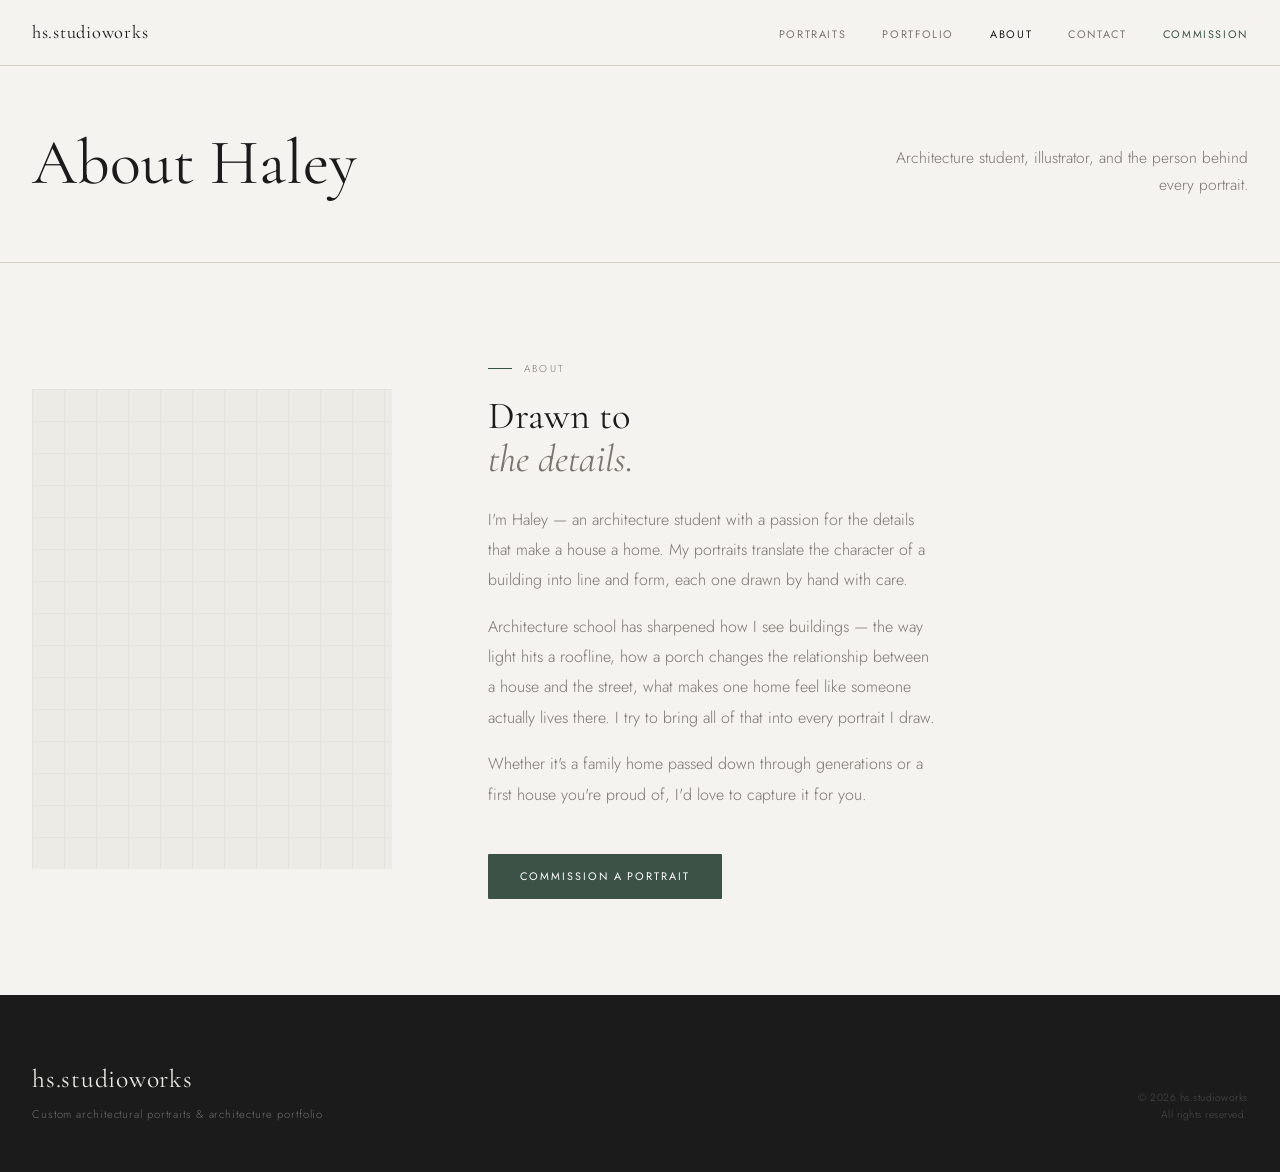
==== about.html @ ab7ee4cb "Initial site commit — hs.studioworks" ====
<!DOCTYPE html>
<html lang="en">
<head>
  <meta charset="UTF-8">
  <meta name="viewport" content="width=device-width, initial-scale=1.0">
  <title>About — hs.studioworks</title>
  <meta name="description" content="About Haley — architecture student, illustrator, and the person behind every portrait.">
  <link rel="stylesheet" href="css/style.css">
</head>
<body>

<nav class="nav">
  <div class="nav-inner">
    <a href="index.html" class="nav-logo">hs.studioworks</a>
    <button class="nav-toggle" aria-label="Toggle menu"><span></span><span></span><span></span></button>
    <ul class="nav-links">
      <li><a href="portraits.html">Portraits</a></li>
      <li><a href="portfolio.html">Portfolio</a></li>
      <li><a href="about.html" class="active">About</a></li>
      <li><a href="contact.html">Contact</a></li>
      <li><a href="portraits.html#commission" class="nav-cta">Commission</a></li>
    </ul>
  </div>
</nav>

<div class="page-header">
  <div class="container">
    <h1>About Haley</h1>
    <p>Architecture student, illustrator, and the person behind every portrait.</p>
  </div>
</div>

<section class="section">
  <div class="container">
    <div class="about-grid">
      <div class="about-img">
        <img src="images/haley.jpg" alt="Haley" onerror="this.style.display='none'">
        <div class="about-img-ph"></div>
      </div>
      <div class="about-content">
        <p class="eyebrow">About</p>
        <h2>Drawn to<br><em>the details.</em></h2>
        <p>I'm Haley — an architecture student with a passion for the details that make a house a home. My portraits translate the character of a building into line and form, each one drawn by hand with care.</p>
        <p>Architecture school has sharpened how I see buildings — the way light hits a roofline, how a porch changes the relationship between a house and the street, what makes one home feel like someone actually lives there. I try to bring all of that into every portrait I draw.</p>
        <p>Whether it's a family home passed down through generations or a first house you're proud of, I'd love to capture it for you.</p>
        <a href="portraits.html#commission" class="btn btn-primary" style="margin-top:1.75rem">Commission a Portrait</a>
      </div>
    </div>
  </div>
</section>

<footer class="footer">
  <div class="footer-inner">
    <div>
      <p class="footer-logo">hs.studioworks</p>
      <p class="footer-sub">Custom architectural portraits &amp; architecture portfolio</p>
    </div>
    <p class="footer-copy">&copy; 2026 hs.studioworks<br>All rights reserved.</p>
  </div>
</footer>

<script src="js/main.js"></script>
</body>
</html>
---- css/style.css ----
@import url('https://fonts.googleapis.com/css2?family=Cormorant+Garamond:ital,wght@0,300;0,400;0,500;1,300;1,400;1,500&family=Jost:wght@300;400;500&display=swap');

/* ── Tokens ── */
:root {
  --bg:         #F5F3EF;
  --bg-alt:     #EDEBE6;
  --surface:    #FFFFFF;
  --text:       #1B1B1B;
  --text-muted: #7A7670;
  --accent:     #3D5247;
  --accent-h:   #2C3E36;
  --border:     #D5D1C9;
  --ff-d:       'Cormorant Garamond', Georgia, serif;
  --ff-b:       'Jost', system-ui, sans-serif;
  --dur:        220ms;
  --ease:       cubic-bezier(.22,.68,0,1.2);
}
@media (prefers-color-scheme: dark) {
  :root:not([data-theme="light"]) {
    --bg:        #191C1A;
    --bg-alt:    #222724;
    --surface:   #2B302D;
    --text:      #EDEAE4;
    --text-muted:#9A9691;
    --accent:    #7FA896;
    --accent-h:  #96BEA8;
    --border:    #353A37;
  }
}
:root[data-theme="dark"] {
  --bg:        #191C1A;
  --bg-alt:    #222724;
  --surface:   #2B302D;
  --text:      #EDEAE4;
  --text-muted:#9A9691;
  --accent:    #7FA896;
  --accent-h:  #96BEA8;
  --border:    #353A37;
}

/* ── Reset ── */
*,*::before,*::after { box-sizing: border-box; margin: 0; padding: 0; }
img { max-width: 100%; display: block; }
a { text-decoration: none; color: inherit; }
button { font-family: inherit; cursor: pointer; }
html { scroll-behavior: smooth; }

/* ── Base ── */
body {
  font-family: var(--ff-b);
  background: var(--bg);
  color: var(--text);
  font-size: 1rem;
  line-height: 1.6;
  font-weight: 300;
  -webkit-font-smoothing: antialiased;
}

/* ── Nav ── */
.nav {
  position: fixed;
  inset: 0 0 auto;
  z-index: 100;
  background: color-mix(in srgb, var(--bg) 90%, transparent);
  backdrop-filter: blur(12px);
  -webkit-backdrop-filter: blur(12px);
  border-bottom: 1px solid var(--border);
}
.nav-inner {
  max-width: 1280px;
  margin: 0 auto;
  padding: 1.1rem 2rem;
  display: flex;
  align-items: center;
  justify-content: space-between;
}
.nav-logo {
  font-family: var(--ff-d);
  font-size: 1.15rem;
  font-weight: 400;
  letter-spacing: 0.04em;
}
.nav-links {
  display: flex;
  align-items: center;
  gap: 2.25rem;
  list-style: none;
}
.nav-links a {
  font-size: 0.68rem;
  font-weight: 400;
  letter-spacing: 0.15em;
  text-transform: uppercase;
  color: var(--text-muted);
  transition: color var(--dur);
}
.nav-links a:hover,
.nav-links a.active { color: var(--text); }
.nav-links .nav-cta { color: var(--accent); }
.nav-toggle { display: none; }

/* ── Hero ── */
.hero {
  min-height: 100dvh;
  display: grid;
  grid-template-columns: 1fr 1fr;
  max-width: 1280px;
  margin: 0 auto;
  padding: 100px 2rem 5rem;
  gap: 5rem;
  align-items: center;
}
.hero-eyebrow {
  font-size: 0.65rem;
  font-weight: 400;
  letter-spacing: 0.22em;
  text-transform: uppercase;
  color: var(--accent);
  margin-bottom: 1.5rem;
  display: flex;
  align-items: center;
  gap: 0.75rem;
}
.hero-eyebrow::before {
  content: '';
  display: block;
  width: 2rem;
  height: 1px;
  background: var(--accent);
  flex-shrink: 0;
}
.hero-title {
  font-family: var(--ff-d);
  font-size: clamp(3rem, 5.5vw, 5.2rem);
  font-weight: 400;
  line-height: 1.06;
  letter-spacing: -0.01em;
  text-wrap: balance;
  margin-bottom: 1.75rem;
}
.hero-title em { font-style: italic; color: var(--text-muted); }
.hero-body {
  font-size: 1rem;
  color: var(--text-muted);
  max-width: 38ch;
  line-height: 1.85;
  margin-bottom: 2.5rem;
  font-weight: 300;
}
.hero-btns { display: flex; gap: 1rem; flex-wrap: wrap; }
.hero-img {
  height: 640px;
  background: var(--bg-alt);
  border-radius: 1px;
  overflow: hidden;
  position: relative;
  display: flex;
  align-items: center;
  justify-content: center;
}
.hero-img img { width: 100%; height: 100%; object-fit: cover; }
.img-ph {
  position: absolute;
  inset: 0;
  display: flex;
  flex-direction: column;
  align-items: center;
  justify-content: center;
  gap: 0.8rem;
}
.img-ph svg { opacity: 0.16; }
.img-ph span {
  font-size: 0.6rem;
  letter-spacing: 0.2em;
  text-transform: uppercase;
  color: var(--text-muted);
  opacity: 0.55;
}

/* ── Page header (interior pages) ── */
.page-header {
  padding: 8rem 0 4rem;
  border-bottom: 1px solid var(--border);
}
.page-header .container {
  display: flex;
  justify-content: space-between;
  align-items: flex-end;
}
.page-header h1 {
  font-family: var(--ff-d);
  font-size: clamp(2.5rem, 5vw, 4rem);
  font-weight: 400;
  line-height: 1.1;
}
.page-header p {
  font-size: 0.975rem;
  color: var(--text-muted);
  font-weight: 300;
  max-width: 40ch;
  line-height: 1.75;
  text-align: right;
}

/* ── Buttons ── */
.btn {
  display: inline-flex;
  align-items: center;
  gap: 0.5rem;
  padding: 0.85rem 2rem;
  font-family: var(--ff-b);
  font-size: 0.68rem;
  font-weight: 400;
  letter-spacing: 0.18em;
  text-transform: uppercase;
  border: none;
  border-radius: 1px;
  transition: background var(--dur), border-color var(--dur), color var(--dur);
}
.btn-primary { background: var(--accent); color: #fff; }
.btn-primary:hover { background: var(--accent-h); }
.btn-outline {
  background: transparent;
  color: var(--text);
  border: 1px solid var(--border);
}
.btn-outline:hover { border-color: var(--text); }
.btn-full { width: 100%; justify-content: center; }

/* ── Rule ── */
.rule { height: 1px; background: var(--border); }

/* ── Sections ── */
.section { padding: 6rem 0; }
.section-alt { background: var(--bg-alt); }
.container { max-width: 1280px; margin: 0 auto; padding: 0 2rem; }
.container-narrow { max-width: 760px; margin: 0 auto; padding: 0 2rem; }

.eyebrow {
  font-size: 0.63rem;
  font-weight: 400;
  letter-spacing: 0.22em;
  text-transform: uppercase;
  color: var(--accent);
  margin-bottom: 0.9rem;
  display: flex;
  align-items: center;
  gap: 0.75rem;
}
.eyebrow::before {
  content: '';
  display: block;
  width: 1.5rem;
  height: 1px;
  background: var(--accent);
  flex-shrink: 0;
}
.section-title {
  font-family: var(--ff-d);
  font-size: clamp(1.9rem, 3vw, 2.8rem);
  font-weight: 400;
  line-height: 1.15;
  text-wrap: balance;
}
.section-sub {
  margin-top: 0.9rem;
  color: var(--text-muted);
  font-size: 0.975rem;
  max-width: 50ch;
  font-weight: 300;
  line-height: 1.8;
}
.section-header { margin-bottom: 3.5rem; }
.section-header-row {
  display: flex;
  justify-content: space-between;
  align-items: flex-end;
  flex-wrap: wrap;
  gap: 1rem;
  margin-bottom: 3.5rem;
}
.section-footer { margin-top: 3rem; }

/* ── Gallery ── */
.gallery {
  display: grid;
  grid-template-columns: repeat(3, 1fr);
  gap: 1.75rem;
}
.gc { display: flex; flex-direction: column; }
.gc-img {
  background: var(--bg-alt);
  border-radius: 1px;
  overflow: hidden;
  position: relative;
  margin-bottom: 1rem;
  transition: transform var(--dur) var(--ease);
}
.gc-img.portrait-ratio { aspect-ratio: 4/5; }
.gc-img.portfolio-ratio { aspect-ratio: 16/10; }
.gc:hover .gc-img { transform: translateY(-3px); }
.gc-img img { width: 100%; height: 100%; object-fit: cover; transition: transform 380ms var(--ease); }
.gc:hover .gc-img img { transform: scale(1.03); }
.gc-grid-ph {
  position: absolute;
  inset: 0;
  background-image:
    linear-gradient(var(--border) 1px, transparent 1px),
    linear-gradient(90deg, var(--border) 1px, transparent 1px);
  background-size: 24px 24px;
  opacity: 0.4;
}
.gc-name { font-family: var(--ff-d); font-size: 1.15rem; font-weight: 400; margin-bottom: 0.2rem; }
.gc-desc { font-size: 0.78rem; color: var(--text-muted); font-weight: 300; letter-spacing: 0.02em; }
.gc-price { margin-top: 0.45rem; font-size: 0.73rem; font-weight: 400; color: var(--accent); letter-spacing: 0.06em; }

/* ── Steps ── */
.steps {
  display: grid;
  grid-template-columns: repeat(3, 1fr);
  border-top: 1px solid var(--border);
  border-left: 1px solid var(--border);
}
.step {
  padding: 3rem 2.5rem;
  border-right: 1px solid var(--border);
  border-bottom: 1px solid var(--border);
}
.step-num {
  font-size: 0.63rem;
  font-weight: 400;
  letter-spacing: 0.18em;
  text-transform: uppercase;
  color: var(--text-muted);
  margin-bottom: 1.5rem;
  display: block;
}
.step-title { font-family: var(--ff-d); font-size: 1.45rem; font-weight: 400; margin-bottom: 0.75rem; line-height: 1.2; }
.step-body { font-size: 0.875rem; color: var(--text-muted); font-weight: 300; line-height: 1.75; }

/* ── About ── */
.about-grid { display: grid; grid-template-columns: 360px 1fr; gap: 6rem; align-items: center; }
.about-img {
  aspect-ratio: 3/4;
  background: var(--bg-alt);
  border-radius: 1px;
  overflow: hidden;
  position: relative;
}
.about-img img { width: 100%; height: 100%; object-fit: cover; }
.about-img-ph {
  position: absolute;
  inset: 0;
  background-image:
    linear-gradient(var(--border) 1px, transparent 1px),
    linear-gradient(90deg, var(--border) 1px, transparent 1px);
  background-size: 32px 32px;
  opacity: 0.3;
}
.about-content h2 {
  font-family: var(--ff-d);
  font-size: clamp(2.2rem, 3vw, 3rem);
  font-weight: 400;
  line-height: 1.12;
  margin-bottom: 1.5rem;
  text-wrap: balance;
}
.about-content h2 em { font-style: italic; color: var(--text-muted); }
.about-content p { color: var(--text-muted); font-weight: 300; line-height: 1.9; margin-bottom: 1rem; max-width: 50ch; }

/* ── Form ── */
.form { display: flex; flex-direction: column; gap: 1.5rem; margin-top: 2rem; }
.form-row { display: grid; grid-template-columns: 1fr 1fr; gap: 1.5rem; }
.form-group { display: flex; flex-direction: column; gap: 0.4rem; }
.form-group label {
  font-size: 0.63rem;
  font-weight: 400;
  letter-spacing: 0.18em;
  text-transform: uppercase;
  color: var(--text-muted);
}
.form-group label span { opacity: 0.6; text-transform: none; letter-spacing: 0; font-size: 0.75rem; }
.form-group input,
.form-group textarea,
.form-group select {
  font-family: var(--ff-b);
  font-size: 0.95rem;
  font-weight: 300;
  padding: 0.8rem 1rem;
  background: var(--surface);
  color: var(--text);
  border: 1px solid var(--border);
  border-radius: 1px;
  width: 100%;
  transition: border-color var(--dur);
  appearance: none;
  -webkit-appearance: none;
}
.form-group input::placeholder,
.form-group textarea::placeholder { color: var(--border); }
.form-group input:focus,
.form-group textarea:focus,
.form-group select:focus { outline: none; border-color: var(--accent); }
.form-group textarea { resize: vertical; }
.select-wrap { position: relative; }
.select-wrap::after {
  content: '↓';
  position: absolute;
  right: 1rem;
  top: 50%;
  transform: translateY(-50%);
  font-size: 0.75rem;
  color: var(--text-muted);
  pointer-events: none;
}

/* ── Contact ── */
.contact-grid { display: grid; grid-template-columns: 1fr 1.5fr; gap: 6rem; align-items: start; }
.contact-info h3 { font-family: var(--ff-d); font-size: 1.5rem; font-weight: 400; margin-bottom: 1rem; }
.contact-info p { color: var(--text-muted); font-size: 0.9rem; font-weight: 300; line-height: 1.8; margin-bottom: 1.5rem; }
.contact-detail { display: flex; flex-direction: column; gap: 0.75rem; border-top: 1px solid var(--border); padding-top: 1.5rem; }
.contact-detail-item { display: flex; flex-direction: column; gap: 0.15rem; }
.contact-detail-label { font-size: 0.6rem; letter-spacing: 0.18em; text-transform: uppercase; color: var(--accent); }
.contact-detail-value { font-size: 0.9rem; font-weight: 300; }

/* ── Footer ── */
.footer { background: var(--text); color: var(--bg); padding: 4rem 0 3rem; }
.footer-inner {
  max-width: 1280px;
  margin: 0 auto;
  padding: 0 2rem;
  display: flex;
  align-items: flex-end;
  justify-content: space-between;
  gap: 2rem;
}
.footer-logo { font-family: var(--ff-d); font-size: 1.6rem; font-weight: 400; letter-spacing: 0.03em; opacity: 0.95; }
.footer-sub { font-size: 0.7rem; font-weight: 300; letter-spacing: 0.08em; opacity: 0.38; margin-top: 0.4rem; }
.footer-copy { font-size: 0.65rem; opacity: 0.22; letter-spacing: 0.05em; text-align: right; line-height: 1.7; }

/* ── Responsive ── */
@media (max-width: 900px) {
  .hero { grid-template-columns: 1fr; min-height: auto; padding-top: 86px; padding-bottom: 4rem; gap: 2.5rem; }
  .hero-img { height: 300px; order: -1; }
  .hero-body { max-width: 100%; }
  .page-header .container { flex-direction: column; align-items: flex-start; gap: 1rem; }
  .page-header p { text-align: left; }
  .section-header-row { flex-direction: column; align-items: flex-start; }
  .gallery { grid-template-columns: 1fr; }
  .steps { grid-template-columns: 1fr; border-left: none; border-top: none; }
  .step { border-left: 1px solid var(--border); border-top: 1px solid var(--border); }
  .about-grid { grid-template-columns: 1fr; gap: 2.5rem; }
  .about-img { aspect-ratio: 4/3; }
  .contact-grid { grid-template-columns: 1fr; gap: 3rem; }
  .form-row { grid-template-columns: 1fr; }
  .footer-inner { flex-direction: column; align-items: flex-start; }
  .footer-copy { text-align: left; }
  .nav-links {
    display: none;
    position: absolute;
    top: 100%; left: 0; right: 0;
    background: var(--bg);
    flex-direction: column;
    align-items: flex-start;
    gap: 0;
    border-bottom: 1px solid var(--border);
  }
  .nav-links.open { display: flex; }
  .nav-links li { width: 100%; }
  .nav-links a { display: block; padding: 1rem 2rem; border-bottom: 1px solid var(--border); }
  .nav-toggle { display: flex; flex-direction: column; gap: 5px; background: none; border: none; padding: 4px; }
  .nav-toggle span { display: block; width: 22px; height: 1.5px; background: var(--text); border-radius: 1px; }
}
@media (min-width: 901px) and (max-width: 1100px) {
  .gallery { grid-template-columns: repeat(2, 1fr); }
}
@media (prefers-reduced-motion: reduce) {
  *, *::before, *::after { transition: none !important; animation: none !important; }
}
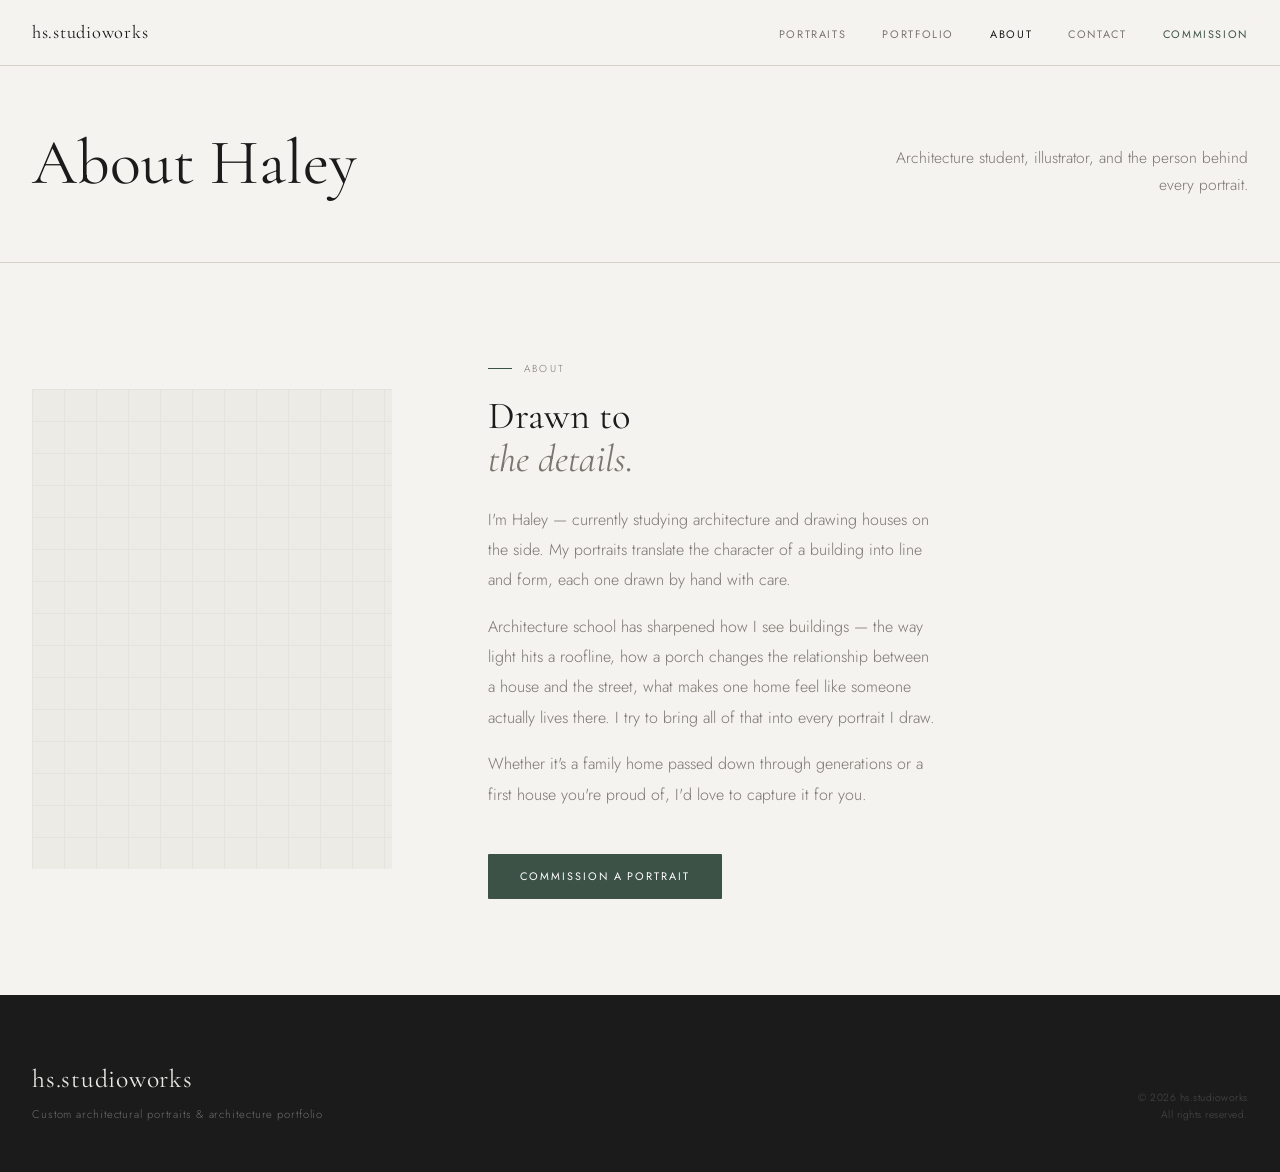
==== commit bb07579b: "Update portrait description, locations, and about copy Co-Authored-By: Claude Sonnet 4.6 <noreply@an" ====
--- a/about.html
+++ b/about.html
@@ -40,7 +40,7 @@
       <div class="about-content">
         <p class="eyebrow">About</p>
         <h2>Drawn to<br><em>the details.</em></h2>
-        <p>I'm Haley — an architecture student with a passion for the details that make a house a home. My portraits translate the character of a building into line and form, each one drawn by hand with care.</p>
+        <p>I'm Haley — currently studying architecture and drawing houses on the side. My portraits translate the character of a building into line and form, each one drawn by hand with care.</p>
         <p>Architecture school has sharpened how I see buildings — the way light hits a roofline, how a porch changes the relationship between a house and the street, what makes one home feel like someone actually lives there. I try to bring all of that into every portrait I draw.</p>
         <p>Whether it's a family home passed down through generations or a first house you're proud of, I'd love to capture it for you.</p>
         <a href="portraits.html#commission" class="btn btn-primary" style="margin-top:1.75rem">Commission a Portrait</a>
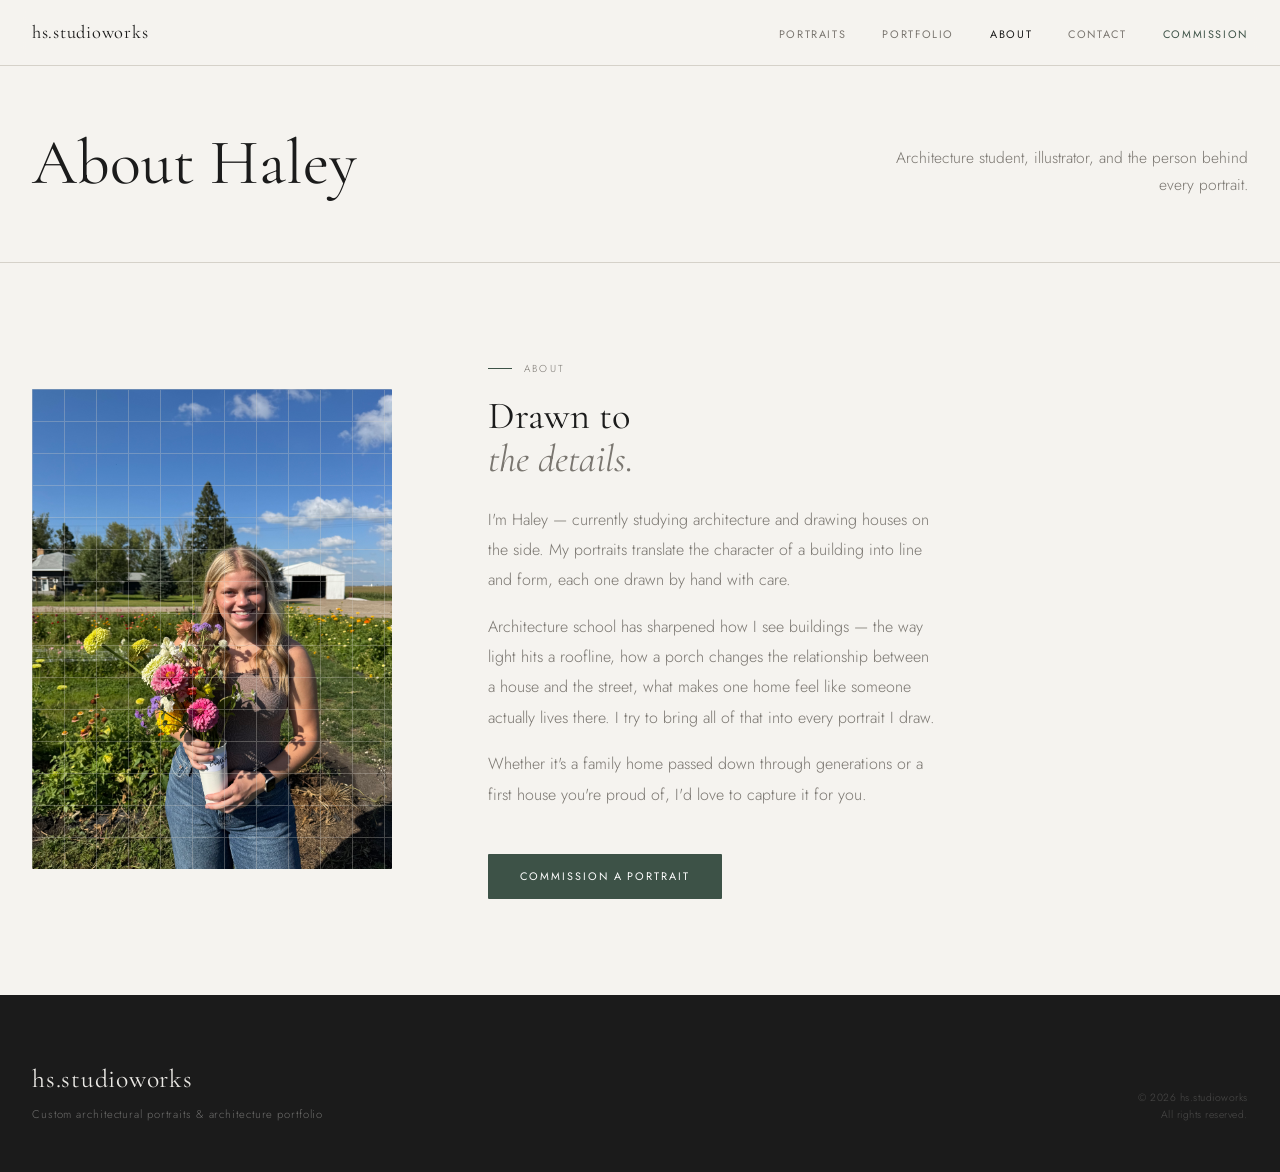
==== commit a7a8391d: "Fix Haley portrait filename capitalization Co-Authored-By: Claude Sonnet 4.6 <noreply@anthropic.com>" ====
--- a/about.html
+++ b/about.html
@@ -34,7 +34,7 @@
   <div class="container">
     <div class="about-grid">
       <div class="about-img">
-        <img src="images/haley.jpg" alt="Haley" onerror="this.style.display='none'">
+        <img src="images/Haley-portrait.jpeg" alt="Haley" onerror="this.style.display='none'">
         <div class="about-img-ph"></div>
       </div>
       <div class="about-content">
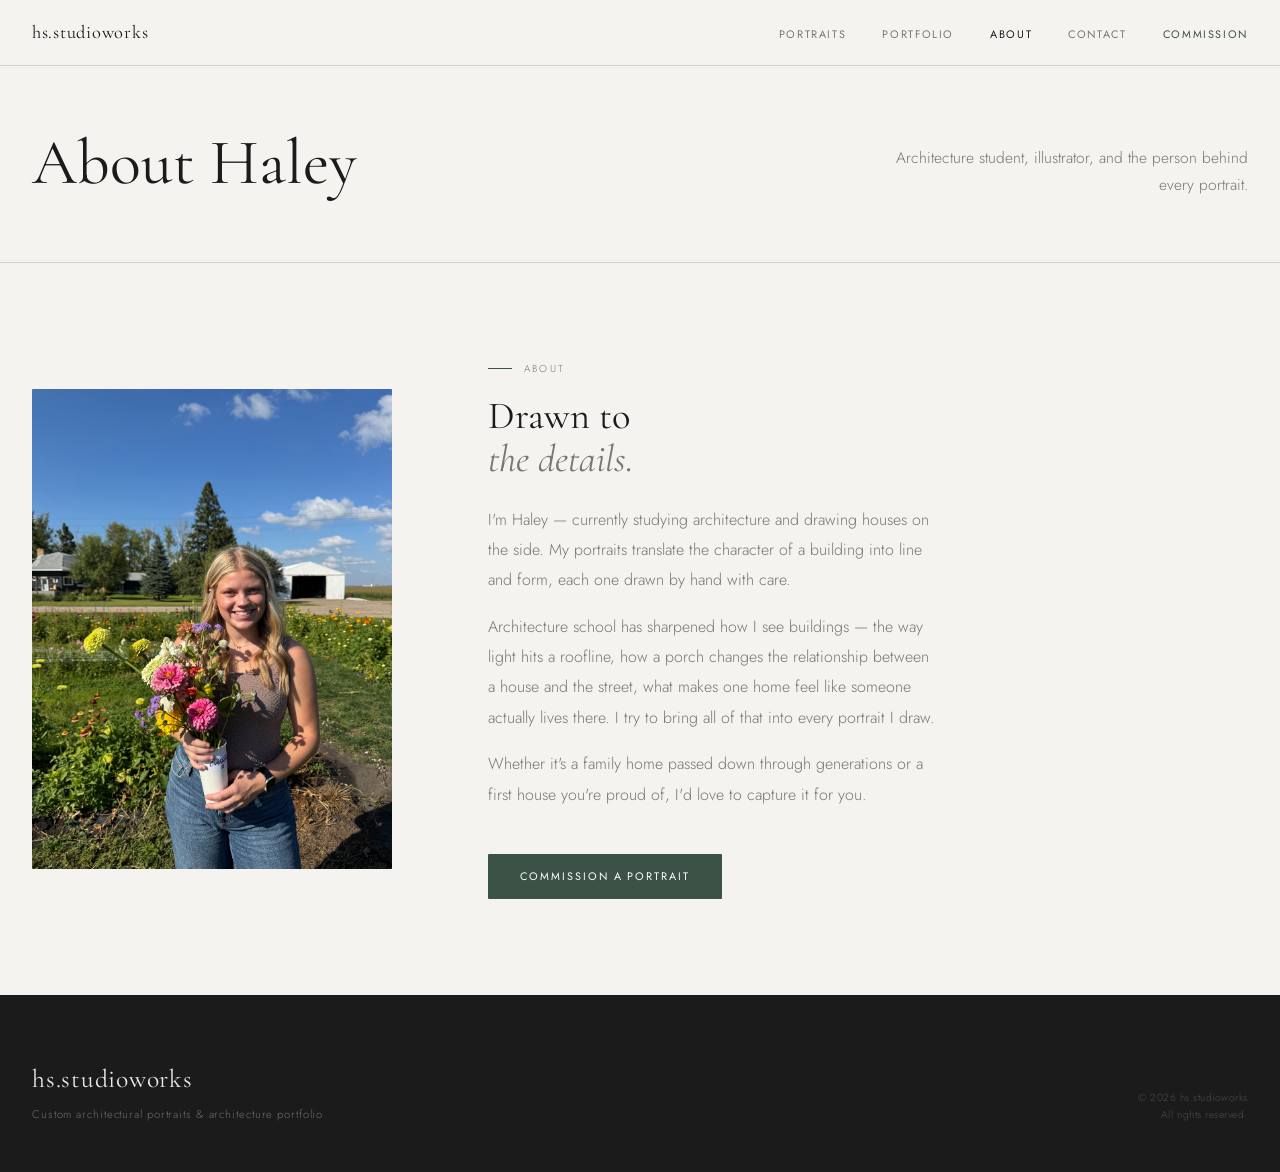
==== commit 0a50c201: "Fix grid overlay on about page photo; update portraits description - Add onload handler to hide plac" ====
--- a/about.html
+++ b/about.html
@@ -34,7 +34,7 @@
   <div class="container">
     <div class="about-grid">
       <div class="about-img">
-        <img src="images/Haley-portrait.jpeg" alt="Haley" onerror="this.style.display='none'">
+        <img src="images/Haley-portrait.jpeg" alt="Haley" onload="this.nextElementSibling.style.display='none'" onerror="this.style.display='none'">
         <div class="about-img-ph"></div>
       </div>
       <div class="about-content">
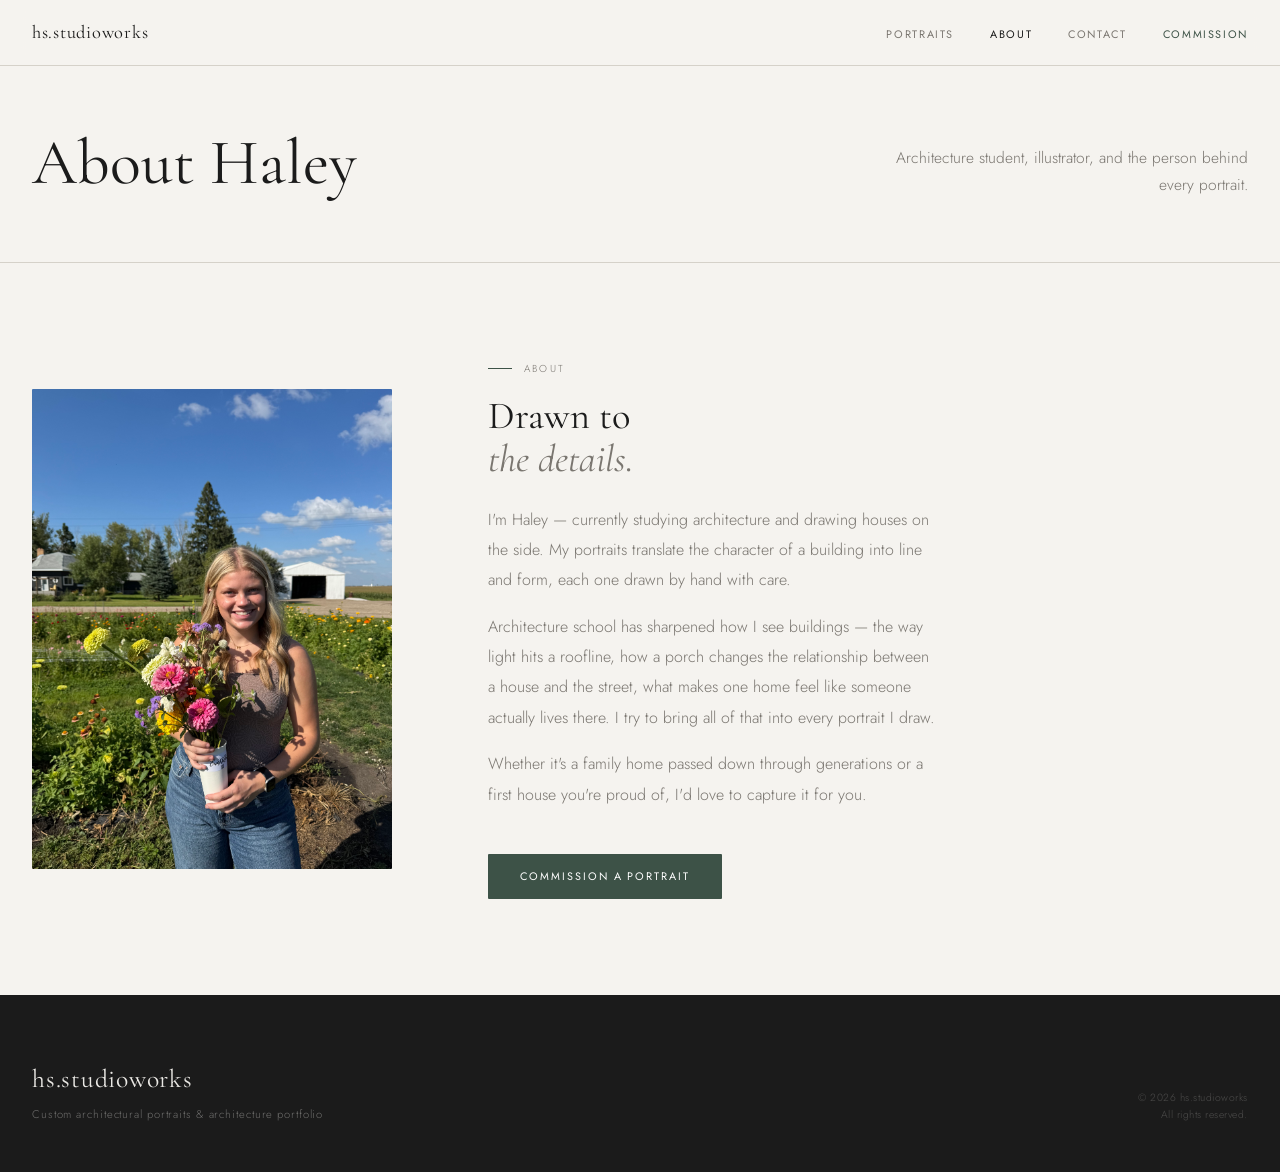
==== commit 73334542: "Remove portfolio section from nav and homepage Portfolio page stays on the backburner — links and pr" ====
--- a/about.html
+++ b/about.html
@@ -15,7 +15,6 @@
     <button class="nav-toggle" aria-label="Toggle menu"><span></span><span></span><span></span></button>
     <ul class="nav-links">
       <li><a href="portraits.html">Portraits</a></li>
-      <li><a href="portfolio.html">Portfolio</a></li>
       <li><a href="about.html" class="active">About</a></li>
       <li><a href="contact.html">Contact</a></li>
       <li><a href="portraits.html#commission" class="nav-cta">Commission</a></li>
